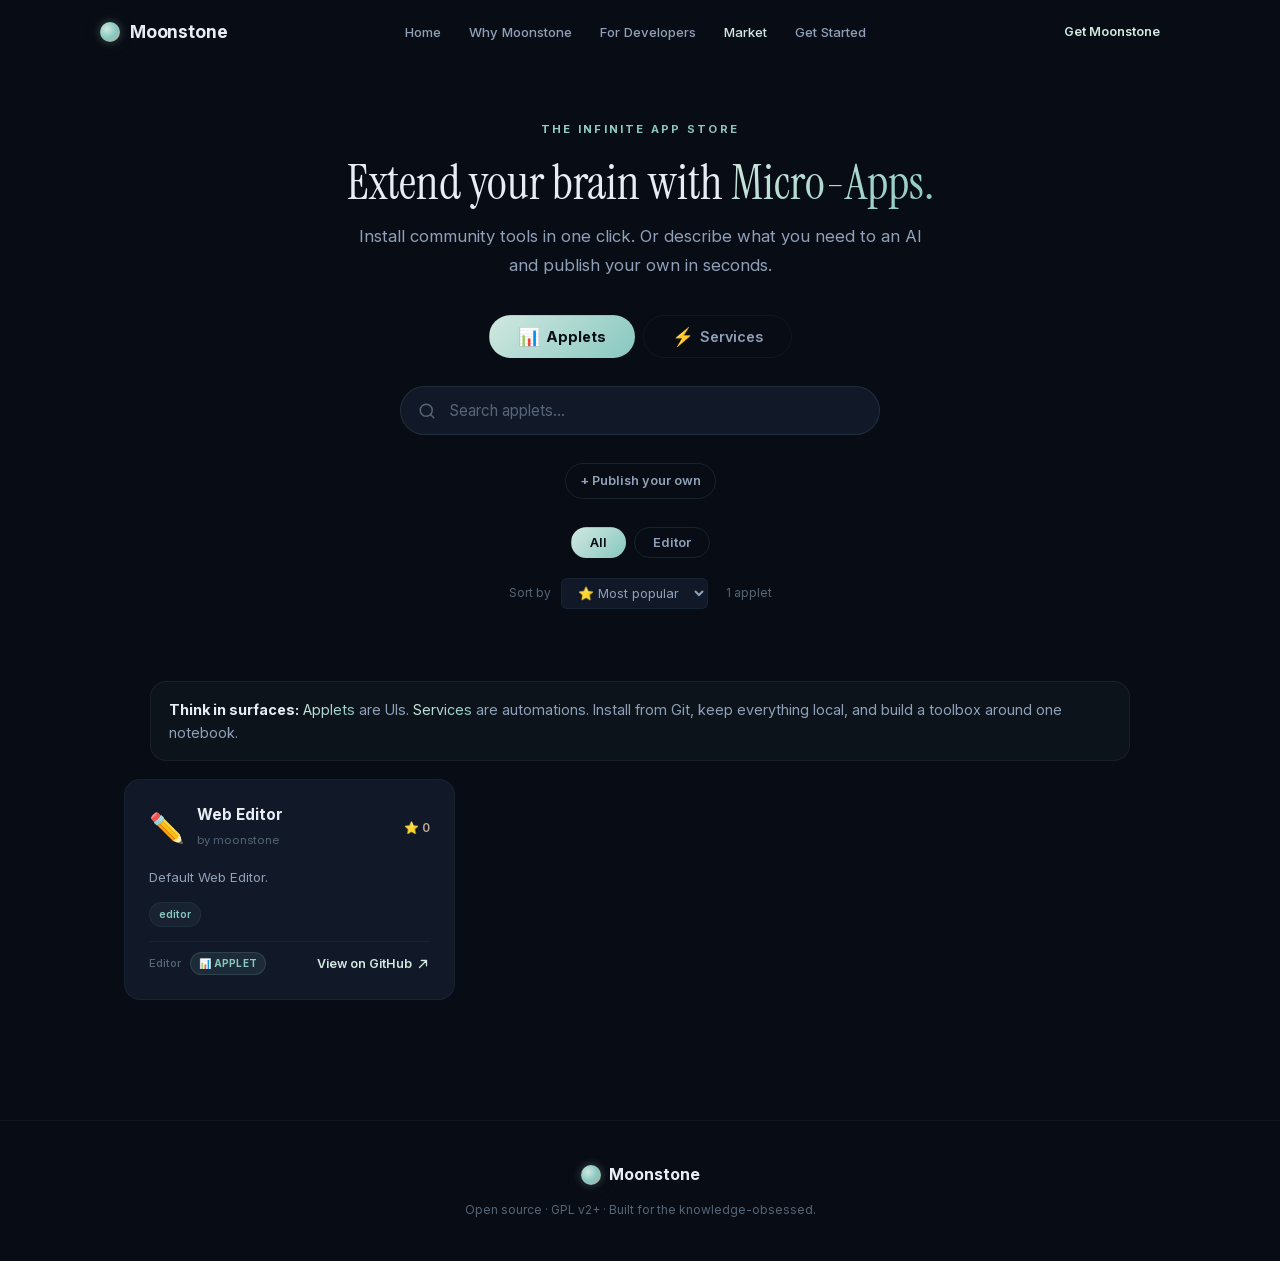
==== market.html @ bc4d9089 "landing page and app market" ====
<!DOCTYPE html>
<html lang="en">
<head>
  <meta charset="UTF-8">
  <meta name="viewport" content="width=device-width, initial-scale=1.0">
  <title>Moonstone Market — Applets & Services for your knowledge base</title>
  <meta name="description" content="Browse, discover and install community applets and services for Moonstone. Kanban boards, AI search, Telegram bots and more.">
  <link rel="stylesheet" href="css/style.css">
</head>
<body>

  <!-- NAV -->
  <nav class="nav scrolled" id="nav">
    <div class="nav-inner">
      <a href="index.html" class="nav-logo">
        <span class="moon-mark"></span>
        <span>Moonstone</span>
      </a>
      <ul class="nav-links" id="nav-links">
        <li><a href="index.html">Home</a></li>
        <li><a href="index.html#compare">Why Moonstone</a></li>
        <li><a href="index.html#build">For Developers</a></li>
        <li><a href="market.html" class="nav-active">Market</a></li>
        <li><a href="index.html#start">Get Started</a></li>
      </ul>
      <a href="https://github.com/moonstone-app/moonstone" class="nav-cta btn btn-nav">Get Moonstone</a>
      <button class="nav-toggle" id="nav-toggle" aria-label="Menu">
        <svg viewBox="0 0 24 24"><line x1="3" y1="6" x2="21" y2="6"/><line x1="3" y1="12" x2="21" y2="12"/><line x1="3" y1="18" x2="21" y2="18"/></svg>
      </button>
    </div>
  </nav>

  <!-- MARKET HERO -->
  <section class="mkt-hero">
    <div class="container">
      <p class="section-label">The Infinite App Store</p>
      <h1 class="section-title mkt-title">Extend your brain with <span class="shimmer-text">Micro-Apps.</span></h1>
      <p class="section-sub mkt-sub">Install community tools in one click. Or describe what you need to an AI and publish your own in seconds.</p>

      <!-- TYPE TABS: Applets / Services -->
      <div class="mkt-type-tabs" id="mkt-type-tabs">
        <button class="mkt-type-tab active" data-type="applet"><span class="mkt-type-icon">📊</span> Applets</button>
        <button class="mkt-type-tab" data-type="service"><span class="mkt-type-icon">⚡</span> Services</button>
      </div>

      <!-- SEARCH -->
      <div class="mkt-search-wrap">
        <svg class="mkt-search-icon" width="18" height="18" viewBox="0 0 24 24" fill="none" stroke="currentColor" stroke-width="2" stroke-linecap="round"><circle cx="11" cy="11" r="8"/><line x1="21" y1="21" x2="16.65" y2="16.65"/></svg>
        <input type="text" id="mkt-search" class="mkt-search" placeholder="Search applets..." autocomplete="off">
      </div>

      <!-- CALL TO ACTION -->
      <div style="text-align: center; margin-bottom: 28px;">
        <a href="https://github.com/orgs/moonstone-app/discussions/categories/applets-services" class="btn btn-ghost btn-nav" style="font-size: 0.8rem; padding: 6px 14px;">+ Publish your own</a>
      </div>

      <!-- CATEGORY FILTERS -->
      <div class="mkt-filters" id="mkt-filters">
        <button class="mkt-filter active" data-cat="all">All</button>
      </div>

      <!-- SORT -->
      <div class="mkt-sort-wrap">
        <label class="mkt-sort-label">Sort by</label>
        <select id="mkt-sort" class="mkt-sort">
          <option value="stars">⭐ Most popular</option>
          <option value="name">A → Z</option>
          <option value="name-desc">Z → A</option>
        </select>
        <span class="mkt-count" id="mkt-count"></span>
      </div>
    </div>
  </section>

  <!-- APPLET GRID -->
  <section class="mkt-grid-section">
    <div class="container">
      <div class="mkt-callout">
        <p><strong>Think in surfaces:</strong> <span class="shimmer-text">Applets</span> are UIs. <span class="shimmer-text">Services</span> are automations. Install from Git, keep everything local, and build a toolbox around one notebook.</p>
      </div>
      <div class="mkt-grid" id="mkt-grid"></div>
      <div class="mkt-empty" id="mkt-empty" style="display:none;">
        <span class="mkt-empty-icon">🔍</span>
        <h3>No applets found</h3>
        <p>Try a different search or category.</p>
      </div>
      <div class="mkt-pagination" id="mkt-pagination"></div>
    </div>
  </section>

  <!-- FOOTER -->
  <footer class="footer">
    <div class="container footer-inner">
      <div class="footer-brand"><span class="moon-mark"></span><span>Moonstone</span></div>
      <p class="footer-copy">Open source · GPL v2+ · Built for the knowledge-obsessed.</p>
    </div>
  </footer>

  <script src="js/main.js"></script>
  <script src="js/market.js"></script>
</body>
</html>
---- css/style.css ----
/* ============================
   MOONSTONE — Brand CSS
   Teal · Mint · Peach on Deep Navy
   ============================ */

@font-face {
  font-family: 'Inter';
  font-style: normal;
  font-weight: 100 900;
  font-display: swap;
  src: url('../fonts/inter-var.woff2') format('woff2');
}

@font-face {
  font-family: 'JetBrains Mono';
  font-style: normal;
  font-weight: 100 800;
  font-display: swap;
  src: url('../fonts/jetbrains-mono-var.woff2') format('woff2');
}

@font-face {
  font-family: 'Instrument Serif';
  font-style: normal;
  font-weight: 400;
  font-display: swap;
  src: url('../fonts/instrument-serif-regular.woff2') format('woff2');
}

@font-face {
  font-family: 'Instrument Serif';
  font-style: italic;
  font-weight: 400;
  font-display: swap;
  src: url('../fonts/instrument-serif-italic.woff2') format('woff2');
}

*, *::before, *::after { box-sizing: border-box; margin: 0; padding: 0; }

:root {
  --bg:         #080c14;
  --bg-raised:  #0c1120;
  --bg-card:    #111828;
  --surface:    #182030;
  --border:     rgba(136,200,192,.06);
  --border-lit: rgba(136,200,192,.12);

  --text:       #e8edf5;
  --text-dim:   #8fa0b8;
  --text-muted: #556678;

  --moon-silver: #88c8c0;
  --moon-ice:    #d0e8e0;
  --moon-gold:   #c0a898;
  --moon-warm:   #e0d0c8;
  --moon-glow:   #689088;

  --gradient:        linear-gradient(135deg, var(--moon-ice), var(--moon-silver), var(--moon-gold));
  --gradient-subtle: linear-gradient(135deg, rgba(136,200,192,.12), rgba(192,168,152,.08));

  --radius: 16px; --radius-sm: 10px; --radius-xs: 6px;
  --font:  'Inter', -apple-system, BlinkMacSystemFont, sans-serif;
  --serif: 'Instrument Serif', Georgia, serif;
  --mono:  'JetBrains Mono', 'Fira Code', monospace;
  --sans:  'Inter', -apple-system, BlinkMacSystemFont, sans-serif;
  --max-w: 1080px;
  --ease:  cubic-bezier(.4,0,.2,1);
}

html { scroll-behavior: smooth; }
body { font-family: var(--font); background: var(--bg); color: var(--text); line-height: 1.7; -webkit-font-smoothing: antialiased; overflow-x: hidden; }
.container { max-width: var(--max-w); margin: 0 auto; padding: 0 24px; }

a { color: var(--moon-ice); text-decoration: none; transition: color .3s var(--ease); }
a:visited { color: var(--moon-ice); }
a:hover { color: var(--moon-warm); }

code { font-family: var(--mono); font-size: .85em; background: rgba(136,200,192,.08); color: var(--moon-ice); padding: 2px 7px; border-radius: 4px; border: 1px solid rgba(136,200,192,.1); }

/* Shimmer text */
.shimmer-text {
  background: var(--gradient);
  background-size: 200% 200%;
  -webkit-background-clip: text; -webkit-text-fill-color: transparent;
  background-clip: text;
  animation: shimmer 6s ease-in-out infinite;
}
@keyframes shimmer { 0%,100% { background-position: 0% 50%; } 50% { background-position: 100% 50%; } }

/* Moon mark (logo) */
.moon-mark {
  display: inline-block; width: 20px; height: 20px; border-radius: 50%;
  background: radial-gradient(circle at 35% 35%, var(--moon-ice), var(--moon-silver) 50%, var(--moon-gold) 100%);
  box-shadow: 0 0 10px rgba(136,200,192,.3), 0 0 20px rgba(192,168,152,.1);
  flex-shrink: 0;
}

/* --- Sections --- */
section { padding: 120px 0; position: relative; }
.section-label { font-size: .7rem; font-weight: 700; letter-spacing: .2em; text-transform: uppercase; background: var(--gradient); -webkit-background-clip: text; -webkit-text-fill-color: transparent; background-clip: text; margin-bottom: 16px; }
.section-title { font-family: var(--serif); font-size: clamp(2rem,4vw,3rem); font-weight: 400; line-height: 1.15; margin-bottom: 20px; }
.section-sub { font-size: 1.05rem; color: var(--text-dim); max-width: 580px; line-height: 1.7; }
.section-header { text-align: center; margin-bottom: 64px; }
.section-header .section-sub { margin: 0 auto; }

/* --- Buttons --- */
.btn { display: inline-flex; align-items: center; gap: 8px; padding: 14px 28px; border-radius: 100px; font-size: .9rem; font-weight: 600; font-family: var(--font); cursor: pointer; border: none; transition: all .3s var(--ease); text-decoration: none; white-space: nowrap; }
.btn-primary { background: var(--gradient); background-size: 200% 200%; color: #080c14; animation: shimmer 5s ease-in-out infinite; }
.btn-primary:hover { transform: translateY(-2px); box-shadow: 0 8px 40px rgba(136,200,192,.2), 0 4px 20px rgba(192,168,152,.15); color: #080c14; }
.btn-ghost { background: transparent; color: var(--text-dim); border: 1px solid var(--border-lit); }
.btn-ghost:hover { border-color: var(--moon-silver); color: var(--text); transform: translateY(-2px); }
.btn-nav { padding: 8px 20px; font-size: .8rem; }
.btn-lg { padding: 16px 36px; font-size: 1rem; }

/* ============================
   NAV
   ============================ */
.nav { position: fixed; top: 0; left: 0; right: 0; z-index: 100; padding: 0 24px; transition: all .3s var(--ease); }
.nav.scrolled { background: rgba(8,12,20,.85); backdrop-filter: blur(20px); -webkit-backdrop-filter: blur(20px); border-bottom: 1px solid var(--border); }
.nav-inner { max-width: var(--max-w); margin: 0 auto; display: flex; align-items: center; justify-content: space-between; height: 64px; }
.nav-logo { display: flex; align-items: center; gap: 10px; font-size: 1.1rem; font-weight: 700; color: var(--text); text-decoration: none; letter-spacing: -.01em; }
.nav-logo:hover { color: var(--text); }
.nav-links { display: flex; align-items: center; gap: 28px; list-style: none; }
.nav-links a { font-size: .82rem; font-weight: 500; color: var(--text-dim); text-decoration: none; transition: color .3s; }
.nav-links a:hover { color: var(--text); }
.nav-toggle { display: none; background: none; border: none; color: var(--text); cursor: pointer; }
.nav-toggle svg { width: 22px; height: 22px; fill: none; stroke: currentColor; stroke-width: 2; }

/* ============================
   HERO
   ============================ */
.hero { min-height: 100vh; display: flex; align-items: center; padding: 100px 0 80px; position: relative; overflow: hidden; }
.hero-bg { position: absolute; inset: 0; pointer-events: none; }
.glow { position: absolute; border-radius: 50%; filter: blur(100px); opacity: .1; }
.glow--1 { width: 600px; height: 600px; background: var(--moon-ice); top: -200px; right: 10%; animation: drift1 14s ease-in-out infinite; }
.glow--2 { width: 500px; height: 500px; background: var(--moon-gold); bottom: -100px; left: 5%; animation: drift2 18s ease-in-out infinite; }
.glow--3 { width: 350px; height: 350px; background: var(--moon-silver); top: 40%; left: 50%; animation: drift3 10s ease-in-out infinite; }
@keyframes drift1 { 0%,100% { transform: translate(0,0); } 50% { transform: translate(-30px,25px); } }
@keyframes drift2 { 0%,100% { transform: translate(0,0); } 50% { transform: translate(40px,-30px); } }
@keyframes drift3 { 0%,100% { transform: translate(0,0) scale(1); } 50% { transform: translate(-20px,15px) scale(1.1); } }

.hero-inner { display: grid; grid-template-columns: 1.1fr .9fr; gap: 60px; align-items: center; position: relative; z-index: 1; }
.hero-eyebrow { font-size: .75rem; font-weight: 600; letter-spacing: .1em; color: var(--text-muted); text-transform: uppercase; margin-bottom: 24px; }
.hero h1 { font-family: var(--serif); font-size: clamp(2.5rem,5.5vw,4rem); font-weight: 400; line-height: 1.1; margin-bottom: 24px; }
.hero-sub { font-size: 1.1rem; color: var(--text-dim); max-width: 500px; margin-bottom: 40px; line-height: 1.75; }
.hero-sub em { color: var(--text); font-style: normal; font-weight: 600; }
.hero-actions { display: flex; gap: 16px; flex-wrap: wrap; }

/* Moonstone gem */
.hero-stone-wrap { display: flex; align-items: center; justify-content: center; }
.moonstone { position: relative; width: 260px; height: 260px; animation: stone-float 8s ease-in-out infinite; }
@keyframes stone-float { 0%,100% { transform: translateY(0); } 50% { transform: translateY(-12px); } }

.stone-core {
  position: absolute; inset: 28%; border-radius: 50%;
  background: radial-gradient(circle at 40% 35%, #e0f0ec, var(--moon-silver) 50%, var(--moon-gold) 100%);
  box-shadow: 0 0 60px rgba(136,200,192,.35), 0 0 120px rgba(192,168,152,.1), inset 0 0 30px rgba(255,255,255,.1);
}
.stone-sheen {
  position: absolute; inset: 28%; border-radius: 50%;
  background: linear-gradient(135deg, rgba(255,255,255,.25) 0%, transparent 50%, rgba(192,168,152,.1) 100%);
  animation: sheen-rotate 12s linear infinite;
}
@keyframes sheen-rotate { 0% { transform: rotate(0deg); } 100% { transform: rotate(360deg); } }

.stone-ring { position: absolute; border-radius: 50%; border: 1px solid; opacity: .2; }
.stone-ring--1 { inset: 0; border-color: var(--moon-ice); animation: ring-pulse 6s ease-in-out infinite; }
.stone-ring--2 { inset: 12%; border-color: var(--moon-silver); animation: ring-pulse 6s ease-in-out infinite 2s; }
.stone-ring--3 { inset: 6%; border-color: var(--moon-gold); border-radius: 50% 50% 50% 50% / 55% 45% 55% 45%; animation: ring-pulse 6s ease-in-out infinite 4s; }
@keyframes ring-pulse { 0%,100% { opacity: .1; transform: scale(1); } 50% { opacity: .4; transform: scale(1.04); } }

/* ============================
   RIBBON
   ============================ */
.ribbon { padding: 32px 0; border-top: 1px solid var(--border); border-bottom: 1px solid var(--border); background: var(--bg-raised); }
.ribbon-inner { display: flex; align-items: center; justify-content: center; gap: 40px; flex-wrap: wrap; }
.ribbon-stat { text-align: center; }
.ribbon-val { display: block; font-family: var(--serif); font-size: 2rem; background: var(--gradient); -webkit-background-clip: text; -webkit-text-fill-color: transparent; background-clip: text; line-height: 1; margin-bottom: 4px; }
.ribbon-label { font-size: .75rem; color: var(--text-muted); font-weight: 500; }
.ribbon-divider { width: 1px; height: 40px; background: var(--border-lit); }

/* ============================
   COMPARE
   ============================ */
.compare { background: var(--bg-raised); }
.compare-table { max-width: 800px; margin: 0 auto; border: 1px solid var(--border-lit); border-radius: var(--radius); overflow: hidden; }
.compare-row { display: grid; grid-template-columns: 1.6fr 1fr 1fr 1fr 1fr; border-bottom: 1px solid var(--border); }
.compare-table-5col .compare-row { grid-template-columns: 1.6fr 1fr 1fr 1fr 1fr 1fr; }
.compare-row:last-child { border-bottom: none; }
.compare-cell { padding: 14px 20px; font-size: .85rem; display: flex; align-items: center; justify-content: center; text-align: center; color: var(--text-dim); }
.compare-feature { justify-content: flex-start; color: var(--text); font-weight: 500; }
.compare-header .compare-cell { font-weight: 700; font-size: .8rem; text-transform: uppercase; letter-spacing: .08em; color: var(--text-dim); background: var(--surface); padding: 12px 20px; }
.compare-hl { background: rgba(136,200,192,.04); border-left: 1px solid rgba(136,200,192,.08); }
.compare-header .compare-hl { background: rgba(136,200,192,.08) !important; color: var(--moon-ice) !important; }
.ok { color: var(--moon-ice); font-weight: 700; }
.x { color: #c06060; opacity: .6; }
.mid { color: var(--moon-gold); font-size: .8rem; opacity: .8; }

/* ============================
   VIBE CODING
   ============================ */
.vibe { background: var(--bg); }
.vibe-cards { display: grid; grid-template-columns: repeat(3,1fr); gap: 24px; }
.vibe-card { background: var(--bg-card); border: 1px solid var(--border); border-radius: var(--radius); padding: 32px 28px; display: flex; flex-direction: column; gap: 24px; transition: all .3s var(--ease); position: relative; overflow: hidden; }
.vibe-card::before { content: ''; position: absolute; top: 0; left: 0; right: 0; height: 2px; background: var(--gradient); background-size: 200% 200%; opacity: 0; transition: opacity .3s; animation: shimmer 4s ease-in-out infinite; }
.vibe-card:hover { border-color: rgba(136,200,192,.12); transform: translateY(-4px); box-shadow: 0 16px 48px rgba(0,0,0,.3); }
.vibe-card:hover::before { opacity: 1; }
.vibe-prompt { display: flex; gap: 12px; align-items: flex-start; }
.vibe-avatar { flex-shrink: 0; width: 32px; height: 32px; border-radius: 50%; background: var(--gradient-subtle); border: 1px solid var(--border-lit); display: flex; align-items: center; justify-content: center; font-size: .65rem; font-weight: 700; color: var(--moon-ice); }
.vibe-prompt p { font-size: .85rem; color: var(--text-dim); font-style: italic; line-height: 1.6; }
.vibe-result { display: flex; gap: 14px; align-items: flex-start; padding: 16px; background: rgba(136,200,192,.04); border-radius: var(--radius-sm); border: 1px solid rgba(136,200,192,.06); }
.vibe-icon { font-size: 1.6rem; flex-shrink: 0; }
.vibe-result h4 { font-size: .9rem; font-weight: 700; margin-bottom: 4px; }
.vibe-result p { font-size: .8rem; color: var(--text-dim); line-height: 1.5; }
.vibe-cost { font-size: .7rem; font-family: var(--mono); color: var(--moon-gold); opacity: .7; text-align: right; margin-top: auto; }

/* ============================
   SHOWCASE (Apps & Services — browser mockup)
   ============================ */
.showcase { max-width: 960px; margin: 0 auto; }

.showcase-tabs { display: flex; gap: 4px; margin-bottom: 20px; justify-content: center; }
.showcase-tab {
  display: flex; align-items: center; gap: 8px; padding: 12px 24px;
  font-family: var(--font); font-size: .85rem; font-weight: 600;
  color: var(--text-dim); background: var(--bg-card); border: 1px solid var(--border);
  border-radius: 100px; cursor: pointer; transition: all .3s var(--ease);
}
.showcase-tab:hover { border-color: var(--border-lit); color: var(--text); }
.showcase-tab.active { background: rgba(136,200,192,.08); border-color: var(--moon-silver); color: var(--moon-ice); }
.showcase-tab-icon { font-size: 1.1rem; }

/* Browser chrome */
.browser-frame {
  border: 1px solid var(--border-lit); border-radius: var(--radius); overflow: hidden;
  box-shadow: 0 20px 60px rgba(0,0,0,.4), 0 0 0 1px rgba(136,200,192,.04);
}
.browser-chrome {
  display: flex; align-items: center; gap: 12px; padding: 10px 16px;
  background: var(--surface); border-bottom: 1px solid var(--border);
}
.browser-dots { display: flex; gap: 6px; }
.browser-dots span { width: 10px; height: 10px; border-radius: 50%; }
.browser-dots span:nth-child(1) { background: #ff5f57; }
.browser-dots span:nth-child(2) { background: #ffbd2e; }
.browser-dots span:nth-child(3) { background: #28c840; }
.browser-url {
  flex: 1; padding: 5px 14px; font-family: var(--mono); font-size: .72rem;
  color: var(--text-muted); background: var(--bg); border-radius: var(--radius-xs);
  border: 1px solid var(--border);
}

/* Viewport */
.browser-viewport {
  position: relative; background: var(--bg); min-height: 380px; overflow: hidden;
}
.fake-ui { display: none; position: absolute; inset: 0; animation: showcase-fade .5s var(--ease); }
.fake-ui.active { display: block; }
@keyframes showcase-fade { from { opacity: 0; } to { opacity: 1; } }

/* --- FAKE GRAPH --- */
.fake-graph { position: relative; width: 100%; height: 100%; }
.fake-node {
  position: absolute; transform: translate(-50%,-50%);
  padding: 6px 14px; border-radius: 100px; font-size: .7rem; font-weight: 600;
  background: var(--bg-card); border: 1px solid var(--border-lit); color: var(--text-dim);
  transition: all .3s; z-index: 1; white-space: nowrap;
}
.fake-node:hover { border-color: var(--moon-ice); color: var(--moon-ice); transform: translate(-50%,-50%) scale(1.1); }
.fn-hub { background: rgba(136,200,192,.12); border-color: var(--moon-silver); color: var(--moon-ice); font-size: .8rem; padding: 8px 18px; }
.fake-edges { position: absolute; inset: 0; width: 100%; height: 100%; z-index: 0; }
.fake-edges line { stroke: rgba(136,200,192,.12); stroke-width: .3; }

/* --- FAKE KANBAN --- */
.fake-kanban { display: grid; grid-template-columns: 1fr 1fr 1fr; gap: 12px; padding: 20px; height: 100%; align-content: start; }
.fk-col { display: flex; flex-direction: column; gap: 8px; }
.fk-head { font-size: .75rem; font-weight: 700; color: var(--text-dim); padding: 8px 12px; border-bottom: 1px solid var(--border); margin-bottom: 4px; }
.fk-card {
  padding: 10px 14px; font-size: .75rem; color: var(--text-dim); line-height: 1.5;
  background: var(--bg-card); border: 1px solid var(--border); border-radius: var(--radius-xs);
  transition: all .2s;
}
.fk-card:hover { border-color: var(--border-lit); transform: translateY(-2px); }
.fk-hl { border-left: 3px solid var(--moon-ice); color: var(--text); }
.fk-done { opacity: .5; text-decoration: line-through; }
.fk-dim { opacity: .6; }

/* --- FAKE EDITOR --- */
.fake-editor { display: grid; grid-template-columns: 160px 1fr; height: 100%; }
.fe-sidebar {
  padding: 16px 0; border-right: 1px solid var(--border); background: var(--bg-raised);
  display: flex; flex-direction: column; gap: 2px;
}
.fe-page {
  padding: 8px 16px; font-size: .72rem; color: var(--text-muted); cursor: default;
  border-left: 2px solid transparent; transition: all .2s;
}
.fe-page.active { color: var(--moon-ice); border-left-color: var(--moon-ice); background: rgba(136,200,192,.04); }
.fe-content { padding: 24px; display: flex; flex-direction: column; gap: 6px; }
.fe-line { font-size: .8rem; color: var(--text-dim); line-height: 1.7; font-family: var(--font); }
.fe-h1 { font-family: var(--serif); font-size: 1.3rem; color: var(--text); }
.fe-bold { font-weight: 700; color: var(--text); }
.fe-dim { opacity: .5; }
.fe-cursor { font-weight: 300; }
.fe-cursor-1 { color: #4fc3f7; animation: blink 1s step-end infinite; }
.fe-cursor-2 { color: #f48fb1; animation: blink 1s step-end infinite .5s; }
@keyframes blink { 50% { opacity: 0; } }

/* --- FAKE TELEGRAM --- */
.fake-tg { padding: 24px; height: 100%; display: flex; align-items: center; }
.ftg-chat { display: flex; flex-direction: column; gap: 12px; width: 100%; max-width: 560px; margin: 0 auto; }
.ftg-msg { display: flex; flex-direction: column; gap: 4px; }
.ftg-user { align-items: flex-end; }
.ftg-bot { align-items: flex-start; }
.ftg-bubble {
  max-width: 80%; padding: 10px 16px; border-radius: 14px; font-size: .78rem;
  line-height: 1.5; color: var(--text);
}
.ftg-user .ftg-bubble { background: rgba(136,200,192,.1); border-bottom-right-radius: 4px; }
.ftg-bot .ftg-bubble { background: rgba(192,168,152,.08); border: 1px solid rgba(192,168,152,.12); border-bottom-left-radius: 4px; }
.ftg-time { font-size: .6rem; color: var(--text-muted); font-family: var(--mono); }
.ftg-meta { font-size: .7rem; color: var(--moon-gold); opacity: .8; }

/* ---- Workspace (Tiling) ---- */
.fake-ws { display:flex; flex-direction:column; height:100%; background:var(--bg-deep,var(--bg)); }
.fws-toolbar { display:flex; justify-content:space-between; align-items:center; padding:6px 12px; background:rgba(255,255,255,.04); border-bottom:1px solid rgba(255,255,255,.08); gap:8px; flex-shrink:0; }
.fws-toolbar-left, .fws-toolbar-right { display:flex; align-items:center; gap:8px; }
.fws-preset-btn { font-size:.7rem; padding:3px 10px; border-radius:4px; background:rgba(136,200,192,.15); color:var(--moon-ice); cursor:default; white-space:nowrap; }
.fws-preset-btn.fws-dim { background:rgba(255,255,255,.06); color:rgba(255,255,255,.4); }
.fws-save-btn { font-size:.7rem; padding:3px 10px; border-radius:4px; background:rgba(255,255,255,.08); color:rgba(255,255,255,.5); cursor:default; }
.fws-status { font-size:.65rem; color:rgba(255,255,255,.35); }
.fws-tiles { flex:1; display:flex; flex-direction:column; padding:4px; gap:0; min-height:0; }
.fws-row { display:flex; gap:0; min-height:0; }
.fws-row-top { flex:1.2; }
.fws-row-bottom { flex:.8; }
.fws-splitter-v { width:3px; background:rgba(255,255,255,.1); cursor:col-resize; flex-shrink:0; border-radius:2px; margin:0 1px; }
.fws-splitter-h { height:3px; background:rgba(255,255,255,.1); cursor:row-resize; flex-shrink:0; border-radius:2px; margin:1px 0; }
.fws-panel { flex:1; display:flex; flex-direction:column; background:rgba(255,255,255,.03); border:1px solid rgba(255,255,255,.07); border-radius:4px; overflow:hidden; min-width:0; min-height:0; }
.fws-panel-full { width:100%; }
.fws-panel-hdr { display:flex; justify-content:space-between; align-items:center; padding:4px 8px; font-size:.65rem; color:rgba(255,255,255,.6); background:rgba(255,255,255,.04); border-bottom:1px solid rgba(255,255,255,.06); flex-shrink:0; }
.fws-panel-acts { color:rgba(255,255,255,.25); font-size:.6rem; letter-spacing:4px; }
.fws-panel-body { flex:1; position:relative; overflow:hidden; padding:6px; }
.fws-mini-graph { position:relative; }
.fws-dot { position:absolute; width:6px; height:6px; border-radius:50%; background:var(--moon-ice); opacity:.6; }
.fws-dot-hl { background:var(--moon-gold); opacity:1; width:8px; height:8px; box-shadow:0 0 6px var(--moon-gold); }
.fws-lines { position:absolute; inset:0; width:100%; height:100%; }
.fws-lines line { stroke:rgba(255,255,255,.12); stroke-width:.5; }
.fws-mini-kanban { display:flex; gap:4px; height:100%; }
.fws-mk-col { flex:1; display:flex; flex-direction:column; gap:3px; }
.fws-mk-h { font-size:.55rem; color:rgba(255,255,255,.35); text-align:center; margin-bottom:2px; }
.fws-mk-c { height:10px; border-radius:3px; background:rgba(255,255,255,.08); }
.fws-mk-c.fws-mk-hl { background:var(--moon-ice); opacity:.5; }
.fws-mk-c.fws-mk-done { background:rgba(255,255,255,.04); opacity:.5; }
.fws-mini-editor { font-size:.65rem; color:rgba(255,255,255,.5); line-height:1.6; }
.fws-me-h { color:var(--moon-ice); font-weight:600; font-size:.75rem; }
.fws-me-dim { opacity:.4; }
.fws-me-cursor { color:var(--moon-gold); animation:blink .8s step-end infinite; }

/* Info below browser */
.showcase-info-below { padding: 24px 0 0; text-align: center; }
.showcase-panel { display: none; flex-direction: column; gap: 12px; align-items: center; animation: showcase-fade .4s var(--ease); }
.showcase-panel.active { display: flex; }
.showcase-panel h3 {
  font-family: var(--serif); font-size: 1.3rem; font-weight: 400;
  background: var(--gradient); -webkit-background-clip: text; -webkit-text-fill-color: transparent; background-clip: text;
}
.showcase-panel p { font-size: .88rem; color: var(--text-dim); line-height: 1.7; max-width: 640px; }
.showcase-tools { display: flex; flex-wrap: wrap; gap: 8px; justify-content: center; }
.showcase-tool {
  display: inline-flex; align-items: center; gap: 4px; padding: 5px 12px;
  font-size: .72rem; font-weight: 600; background: rgba(136,200,192,.06);
  color: var(--moon-silver); border-radius: 100px; border: 1px solid rgba(136,200,192,.08);
}

@media (max-width: 640px) {
  .showcase-tabs { flex-wrap: wrap; gap: 6px; }
  .showcase-tab { flex: 1 1 45%; font-size: .78rem; padding: 10px 14px; justify-content: center; }
  .browser-viewport { min-height: 280px; }
  .fake-editor { grid-template-columns: 1fr; }
  .fe-sidebar { display: none; }
  .fake-kanban { grid-template-columns: 1fr; }
}

/* ============================
   DEVELOPER EXPERIENCE
   ============================ */
.dx { background: var(--bg-raised); }
.dx-grid { display: grid; grid-template-columns: repeat(3,1fr); gap: 20px; }
.dx-card { padding: 32px 28px; background: var(--bg-card); border: 1px solid var(--border); border-radius: var(--radius); transition: all .3s var(--ease); }
.dx-card:hover { border-color: var(--border-lit); transform: translateY(-3px); box-shadow: 0 12px 36px rgba(0,0,0,.2); }
.dx-icon { font-size: 1.8rem; margin-bottom: 16px; }
.dx-card h4 { font-size: .95rem; font-weight: 700; margin-bottom: 8px; }
.dx-card p { font-size: .85rem; color: var(--text-dim); line-height: 1.6; }

/* ============================
   ARCHITECTURE
   ============================ */
.arch { background: var(--bg); overflow: hidden; }
.arch-diagram { display: flex; align-items: center; justify-content: center; flex-wrap: wrap; }
.arch-node { display: flex; flex-direction: column; align-items: center; gap: 10px; padding: 28px; background: var(--bg-card); border: 1px solid var(--border-lit); border-radius: var(--radius); min-width: 140px; font-size: .85rem; font-weight: 600; }
.arch-emoji { font-size: 1.6rem; }
.arch-bridge { display: flex; align-items: center; padding: 0 8px; }
.arch-line { width: 48px; height: 2px; background: var(--gradient); background-size: 200% 200%; animation: shimmer 4s ease-in-out infinite; }
.arch-core { display: flex; align-items: center; gap: 8px; padding: 14px 24px; background: var(--surface); border: 1px solid var(--border-lit); border-radius: 100px; font-size: .85rem; font-weight: 700; white-space: nowrap; box-shadow: 0 0 40px rgba(136,200,192,.08); }
.arch-targets { display: flex; flex-direction: column; gap: 8px; }
.arch-target { display: flex; align-items: center; gap: 10px; padding: 12px 20px; background: var(--bg-card); border: 1px solid var(--border); border-radius: var(--radius-sm); font-size: .8rem; font-weight: 500; color: var(--text-dim); transition: all .3s var(--ease); }
.arch-target:hover { border-color: var(--border-lit); color: var(--text); transform: translateX(4px); }
.arch-target .arch-emoji { font-size: 1.1rem; }

/* ============================
   MOONSTONE MARKET
   ============================ */
.market { background: var(--bg-raised); }
.badge-soon { display: inline-block; padding: 4px 14px; border-radius: 100px; font-size: .65rem; font-weight: 700; letter-spacing: .1em; text-transform: uppercase; background: rgba(192,168,152,.12); color: var(--moon-gold); border: 1px solid rgba(192,168,152,.2); margin-bottom: 16px; }
.market-features { display: grid; grid-template-columns: repeat(2,1fr); gap: 20px; }
.market-card { padding: 32px; background: var(--bg-card); border: 1px solid var(--border); border-radius: var(--radius); transition: all .3s var(--ease); }
.market-card:hover { border-color: rgba(192,168,152,.15); transform: translateY(-3px); }
.market-icon { font-size: 1.8rem; margin-bottom: 16px; }
.market-card h4 { font-size: .95rem; font-weight: 700; margin-bottom: 8px; }
.market-card p { font-size: .85rem; color: var(--text-dim); line-height: 1.6; }

/* ============================
   USE CASES
   ============================ */
.usecases { background: var(--bg); }
.usecase-grid { display: grid; grid-template-columns: repeat(2,1fr); gap: 24px; }
.usecase-card { padding: 36px; background: var(--bg-card); border: 1px solid var(--border); border-radius: var(--radius); transition: all .3s var(--ease); }
.usecase-card:hover { border-color: var(--border-lit); transform: translateY(-3px); }
.usecase-emoji { font-size: 2.2rem; margin-bottom: 16px; }
.usecase-card h3 { font-family: var(--serif); font-size: 1.25rem; font-weight: 400; margin-bottom: 10px; }
.usecase-card p { font-size: .88rem; color: var(--text-dim); line-height: 1.65; }

/* ============================
   MANIFESTO
   ============================ */
.manifesto { background: var(--bg-raised); padding: 140px 0; }
.manifesto-inner { text-align: center; max-width: 640px; margin: 0 auto; }
.manifesto h2 { font-family: var(--serif); font-size: clamp(2rem,4.5vw,3.2rem); font-weight: 400; line-height: 1.2; margin-bottom: 32px; }
.manifesto p { font-size: 1.05rem; color: var(--text-dim); line-height: 1.8; margin-bottom: 16px; }
.manifesto p:last-child { margin-bottom: 0; }

/* ============================
   GET STARTED
   ============================ */
.start { background: var(--bg); }
.start-steps { max-width: 560px; margin: 0 auto 48px; display: flex; flex-direction: column; gap: 20px; }
.start-step { display: flex; gap: 20px; align-items: flex-start; padding: 24px 28px; background: var(--bg-card); border: 1px solid var(--border); border-radius: var(--radius); transition: border-color .3s; }
.start-step:hover { border-color: var(--border-lit); }
.start-num { width: 40px; height: 40px; border-radius: 50%; background: var(--gradient); background-size: 200% 200%; animation: shimmer 5s ease-in-out infinite; display: flex; align-items: center; justify-content: center; font-weight: 800; font-size: .9rem; color: var(--bg); flex-shrink: 0; }
.start-step h4 { font-size: .95rem; font-weight: 700; margin-bottom: 4px; }
.start-step p { font-size: .85rem; color: var(--text-dim); line-height: 1.5; }
.start-cta { text-align: center; display: flex; justify-content: center; gap: 16px; flex-wrap: wrap; }

/* ============================
   FOOTER
   ============================ */
.footer { padding: 40px 0; border-top: 1px solid var(--border); }
.footer-inner { display: flex; flex-direction: column; align-items: center; gap: 12px; text-align: center; }
.footer-brand { display: flex; align-items: center; gap: 8px; font-weight: 700; }
.footer-copy { font-size: .75rem; color: var(--text-muted); }

/* ============================
   SCROLL REVEAL
   ============================ */
.reveal { opacity: 0; transform: translateY(24px); transition: opacity .7s var(--ease), transform .7s var(--ease); }
.reveal.visible { opacity: 1; transform: translateY(0); }
.reveal-stagger > * { opacity: 0; transform: translateY(20px); transition: opacity .5s var(--ease), transform .5s var(--ease); }
.reveal-stagger.visible > *:nth-child(1) { transition-delay: 0s; }
.reveal-stagger.visible > *:nth-child(2) { transition-delay: .1s; }
.reveal-stagger.visible > *:nth-child(3) { transition-delay: .2s; }
.reveal-stagger.visible > *:nth-child(4) { transition-delay: .3s; }
.reveal-stagger.visible > *:nth-child(5) { transition-delay: .35s; }
.reveal-stagger.visible > *:nth-child(6) { transition-delay: .4s; }
.reveal-stagger.visible > * { opacity: 1; transform: translateY(0); }

/* ============================
   MARKET PAGE
   ============================ */
.nav-active { color: var(--moon-ice) !important; }

.mkt-hero { padding: 120px 0 40px; text-align: center; }
.mkt-title { margin-bottom: 12px; }
.mkt-sub { margin: 0 auto 36px; }

/* Search */
/* Type tabs (Applets / Services) */
.mkt-type-tabs {
  display: flex; gap: 8px; justify-content: center; margin-bottom: 28px;
}
.mkt-type-tab {
  display: inline-flex; align-items: center; gap: 6px;
  padding: 10px 28px;
  font-size: .9rem; font-weight: 600; font-family: var(--font);
  border: 1.5px solid var(--border);
  border-radius: 100px;
  background: transparent;
  color: var(--text-dim);
  cursor: pointer;
  transition: all .25s ease;
}
.mkt-type-tab:hover {
  border-color: var(--moon-silver);
  color: var(--text);
}
.mkt-type-tab.active {
  background: var(--gradient); background-size: 200% 200%;
  animation: shimmer 5s ease-in-out infinite;
  color: var(--bg);
  border-color: transparent;
  font-weight: 700;
}
.mkt-type-icon { font-size: 1.1rem; }

.mkt-search-wrap { position: relative; max-width: 480px; margin: 0 auto 28px; }
.mkt-search-icon { position: absolute; left: 18px; top: 50%; transform: translateY(-50%); color: var(--text-muted); pointer-events: none; }
.mkt-search {
  width: 100%; padding: 14px 20px 14px 48px; font-size: .95rem; font-family: var(--font);
  background: var(--bg-card); color: var(--text); border: 1px solid var(--border-lit);
  border-radius: 100px; outline: none; transition: all .3s var(--ease);
}
.mkt-search::placeholder { color: var(--text-muted); }
.mkt-search:focus { border-color: var(--moon-silver); box-shadow: 0 0 0 3px rgba(136,200,192,.1), 0 0 30px rgba(136,200,192,.06); }

/* Category filters */
.mkt-filters { display: flex; flex-wrap: wrap; gap: 8px; justify-content: center; margin-bottom: 20px; }
.mkt-filter {
  padding: 7px 18px; font-size: .8rem; font-weight: 600; font-family: var(--font);
  background: transparent; color: var(--text-dim); border: 1px solid var(--border-lit);
  border-radius: 100px; cursor: pointer; transition: all .25s var(--ease);
}
.mkt-filter:hover { border-color: var(--moon-silver); color: var(--text); }
.mkt-filter.active { background: var(--gradient); background-size: 200% 200%; animation: shimmer 5s ease-in-out infinite; color: var(--bg); border-color: transparent; }


/* Type badges on cards */
.mkt-type-badge {
  display: inline-flex; align-items: center; gap: 3px;
  padding: 2px 8px; border-radius: 100px;
  font-size: .62rem; font-weight: 700; letter-spacing: .03em; text-transform: uppercase;
  margin-left: 6px;
}
.mkt-badge-applet { background: rgba(136,200,192,.1); color: var(--moon-silver); border: 1px solid rgba(136,200,192,.15); }
.mkt-badge-service { background: rgba(208,168,88,.1); color: var(--moon-gold); border: 1px solid rgba(208,168,88,.15); }

/* Sort */
.mkt-sort-wrap { display: flex; align-items: center; justify-content: center; gap: 10px; margin-bottom: 8px; }
.mkt-sort-label { font-size: .75rem; color: var(--text-muted); }
.mkt-sort {
  padding: 6px 12px; font-size: .8rem; font-family: var(--font);
  background: var(--bg-card); color: var(--text-dim); border: 1px solid var(--border);
  border-radius: var(--radius-xs); outline: none; cursor: pointer;
}
.mkt-sort:focus { border-color: var(--moon-silver); }
.mkt-count { font-size: .75rem; color: var(--text-muted); margin-left: 8px; }

/* Grid */
.mkt-grid-section { padding: 24px 0 80px; }
.mkt-grid { display: grid; grid-template-columns: repeat(3,1fr); gap: 20px; }

/* Market callout */
.mkt-callout {
  margin: 0 auto 18px;
  max-width: 980px;
  padding: 16px 18px;
  background: rgba(136,200,192,.04);
  border: 1px solid rgba(136,200,192,.08);
  border-radius: var(--radius);
  color: var(--text-dim);
}
.mkt-callout p { font-size: .9rem; line-height: 1.6; }
.mkt-callout strong { color: var(--text); }

/* Card */
.mkt-card {
  display: flex; flex-direction: column; gap: 14px;
  padding: 24px; background: var(--bg-card); border: 1px solid var(--border);
  border-radius: var(--radius); transition: all .3s var(--ease);
  position: relative; overflow: hidden;
}
.mkt-card::before {
  content: ''; position: absolute; top: 0; left: 0; right: 0; height: 2px;
  background: var(--gradient); background-size: 200% 200%;
  opacity: 0; transition: opacity .3s; animation: shimmer 4s ease-in-out infinite;
}
.mkt-card:hover { border-color: rgba(136,200,192,.12); transform: translateY(-3px); box-shadow: 0 12px 40px rgba(0,0,0,.25); }
.mkt-card:hover::before { opacity: 1; }

.mkt-card-head { display: flex; align-items: center; gap: 12px; }
.mkt-card-icon { font-size: 1.8rem; flex-shrink: 0; }
.mkt-card-meta { flex: 1; min-width: 0; }
.mkt-card-name { font-size: .95rem; font-weight: 700; line-height: 1.3; white-space: nowrap; overflow: hidden; text-overflow: ellipsis; }
.mkt-card-author { font-size: .72rem; color: var(--text-muted); }
.mkt-card-stars { font-size: .75rem; color: var(--moon-gold); flex-shrink: 0; font-weight: 600; }

.mkt-card-desc { font-size: .83rem; color: var(--text-dim); line-height: 1.55; flex: 1; }

.mkt-card-tags { display: flex; flex-wrap: wrap; gap: 5px; }
.mkt-tag {
  font-size: .65rem; font-weight: 600; padding: 3px 9px;
  background: rgba(136,200,192,.06); color: var(--moon-silver);
  border-radius: 100px; border: 1px solid rgba(136,200,192,.08);
}

.mkt-card-footer { display: flex; align-items: center; justify-content: space-between; padding-top: 10px; border-top: 1px solid var(--border); }
.mkt-card-cat { font-size: .7rem; color: var(--text-muted); font-weight: 500; }
.mkt-card-link {
  display: inline-flex; align-items: center; gap: 4px;
  font-size: .78rem; font-weight: 600; color: var(--moon-ice);
  text-decoration: none; transition: color .2s;
}
.mkt-card-link:hover { color: var(--text); }

/* Empty state */
.mkt-empty {
  flex-direction: column; align-items: center; justify-content: center;
  padding: 80px 20px; text-align: center; color: var(--text-dim);
}
.mkt-empty-icon { font-size: 3rem; margin-bottom: 16px; }
.mkt-empty h3 { font-size: 1.1rem; margin-bottom: 8px; color: var(--text); }
.mkt-empty p { font-size: .9rem; }

/* Pagination */
.mkt-pagination { display: flex; align-items: center; justify-content: center; gap: 6px; margin-top: 40px; }
.mkt-page-btn {
  padding: 8px 14px; font-size: .8rem; font-weight: 600; font-family: var(--font);
  background: var(--bg-card); color: var(--text-dim); border: 1px solid var(--border);
  border-radius: var(--radius-xs); cursor: pointer; transition: all .2s var(--ease);
}
.mkt-page-btn:hover:not(.disabled):not(.active) { border-color: var(--moon-silver); color: var(--text); }
.mkt-page-btn.active { background: var(--gradient); background-size: 200% 200%; animation: shimmer 5s ease-in-out infinite; color: var(--bg); border-color: transparent; }
.mkt-page-btn.disabled { opacity: .3; cursor: default; }
.mkt-page-dots { font-size: .8rem; color: var(--text-muted); padding: 0 4px; }

/* ============================
   PAIN POINTS
   ============================ */
.pain { background: var(--bg); }
.pain-grid { display: grid; grid-template-columns: repeat(3, 1fr); gap: 24px; }
.pain-card {
  padding: 32px 28px; background: var(--bg-card); border: 1px solid var(--border);
  border-radius: var(--radius); transition: all .3s var(--ease);
  display: flex; flex-direction: column; gap: 16px;
  position: relative; overflow: hidden;
}
.pain-card::before {
  content: ''; position: absolute; top: 0; left: 0; right: 0; height: 2px;
  background: linear-gradient(135deg, #c06060, var(--moon-gold));
  opacity: 0; transition: opacity .3s;
}
.pain-card:hover { border-color: rgba(192,96,96,.15); transform: translateY(-4px); box-shadow: 0 16px 48px rgba(0,0,0,.3); }
.pain-card:hover::before { opacity: 1; }
.pain-icon { font-size: 2rem; }
.pain-card h3 { font-family: var(--serif); font-size: 1.15rem; font-weight: 400; }
.pain-problem { font-size: .88rem; color: var(--text-dim); line-height: 1.65; }
.pain-problem em { color: #e07070; font-style: normal; font-weight: 600; }
.pain-solve {
  display: flex; gap: 12px; padding: 16px; margin-top: auto;
  background: rgba(136,200,192,.04); border-radius: var(--radius-sm);
  border: 1px solid rgba(136,200,192,.06);
}
.pain-arrow { color: var(--moon-ice); font-size: 1.1rem; flex-shrink: 0; font-weight: 700; line-height: 1.5; }
.pain-solve p { font-size: .83rem; color: var(--text-dim); line-height: 1.6; }
.pain-solve strong { color: var(--moon-ice); }

/* ============================
   API FIRST
   ============================ */
.api { background: var(--bg-raised); }
.api-grid { display: grid; grid-template-columns: repeat(3, 1fr); gap: 20px; }
.api-card {
  padding: 32px 28px;
  background: var(--bg-card);
  border: 1px solid var(--border);
  border-radius: var(--radius);
  transition: all .3s var(--ease);
  display: flex;
  flex-direction: column;
  gap: 14px;
}
.api-card:hover { border-color: var(--border-lit); transform: translateY(-3px); box-shadow: 0 12px 36px rgba(0,0,0,.2); }
.api-card h3 { font-family: var(--serif); font-size: 1.25rem; font-weight: 400; line-height: 1.25; }
.api-sub { color: var(--text-dim); font-size: .9rem; line-height: 1.6; }

.code-card {
  background: rgba(136,200,192,.04);
  max-width: 100%;
  overflow: hidden;
  border: 1px solid rgba(136,200,192,.08);
  border-radius: var(--radius-sm);
  overflow: hidden;
}
.code-head {
  display: flex;
  align-items: center;
  justify-content: space-between;
  gap: 12px;
  padding: 10px 12px;
  border-bottom: 1px solid rgba(136,200,192,.08);
  background: rgba(24,32,48,.6);
}
.code-title { font-family: var(--mono); font-size: .72rem; color: var(--text-dim); }
.code-copy {
  padding: 6px 10px;
  border-radius: 10px;
  border: 1px solid rgba(136,200,192,.12);
  background: transparent;
  color: var(--text-dim);
  font-size: .75rem;
  font-weight: 700;
  cursor: pointer;
  transition: all .2s var(--ease);
}
.code-copy:hover { border-color: var(--moon-silver); color: var(--text); }
.code-copy.copied { border-color: rgba(192,168,152,.35); color: var(--moon-gold); }

.code { padding: 12px; overflow: auto; }
.code code { display: block; white-space: pre-wrap; word-break: break-all; background: transparent; border: none; padding: 0; }

.api-bottom { text-align: center; margin-top: 40px; }
.api-note { font-size: .95rem; color: var(--text-muted); max-width: 760px; margin: 0 auto; line-height: 1.7; }

/* ============================
   PERSONAS
   ============================ */
.personas { background: var(--bg-raised); }
.persona-grid { display: grid; grid-template-columns: repeat(2, 1fr); gap: 24px; }
.persona-card {
  padding: 32px; background: var(--bg-card); border: 1px solid var(--border);
  border-radius: var(--radius); transition: all .3s var(--ease);
  display: flex; flex-direction: column; gap: 14px;
}
.persona-card:hover { border-color: var(--border-lit); transform: translateY(-3px); box-shadow: 0 12px 36px rgba(0,0,0,.2); }
.persona-emoji { font-size: 2rem; }
.persona-card h3 { font-family: var(--serif); font-size: 1.2rem; font-weight: 400; }
.persona-before { font-size: .85rem; color: var(--text-dim); line-height: 1.6; font-style: italic; padding: 12px 16px; background: rgba(192,96,96,.04); border-left: 2px solid rgba(192,96,96,.2); border-radius: 0 var(--radius-xs) var(--radius-xs) 0; }
.persona-before strong { color: #e07070; font-style: normal; }
.persona-after { font-size: .85rem; color: var(--text-dim); line-height: 1.6; padding: 12px 16px; background: rgba(136,200,192,.04); border-left: 2px solid rgba(136,200,192,.2); border-radius: 0 var(--radius-xs) var(--radius-xs) 0; }
.persona-after strong { color: var(--moon-ice); }

/* ============================
   SECURITY
   ============================ */
.security { background: var(--bg); }
.security-grid { display: grid; grid-template-columns: repeat(3, 1fr); gap: 20px; }
.security-item {
  padding: 28px 24px; background: var(--bg-card); border: 1px solid var(--border);
  border-radius: var(--radius); transition: all .3s var(--ease);
}
.security-item:hover { border-color: var(--border-lit); transform: translateY(-3px); }
.security-icon { font-size: 1.6rem; margin-bottom: 14px; }
.security-item h4 { font-size: .9rem; font-weight: 700; margin-bottom: 8px; }
.security-item p { font-size: .83rem; color: var(--text-dim); line-height: 1.6; }

/* ============================
   FAQ
   ============================ */
.faq { background: var(--bg-raised); }
.faq-list { max-width: 700px; margin: 0 auto; display: flex; flex-direction: column; gap: 8px; }
.faq-item { border: 1px solid var(--border); border-radius: var(--radius-sm); overflow: hidden; transition: border-color .3s; }
.faq-item:hover { border-color: var(--border-lit); }
.faq-q {
  width: 100%; padding: 20px 24px; display: flex; align-items: center; justify-content: space-between;
  background: var(--bg-card); color: var(--text); font-size: .95rem; font-weight: 600;
  font-family: var(--font); border: none; cursor: pointer; text-align: left; transition: background .3s;
}
.faq-q::after { content: '+'; font-size: 1.4rem; color: var(--moon-ice); flex-shrink: 0; margin-left: 16px; transition: transform .3s var(--ease); }
.faq-q[aria-expanded="true"]::after { content: '−'; }
.faq-q:hover { background: var(--surface); }
.faq-a { max-height: 0; overflow: hidden; transition: max-height .4s var(--ease), padding .4s var(--ease); }
.faq-a p { padding: 0 24px 20px; font-size: .88rem; color: var(--text-dim); line-height: 1.7; }
.faq-item.open .faq-a { max-height: 300px; }
.faq-item.open .faq-a p { padding-top: 0; }

/* ============================
   VIBE BOTTOM NOTE
   ============================ */
.vibe-bottom { text-align: center; margin-top: 40px; }
.vibe-note { font-size: .9rem; color: var(--text-muted); max-width: 600px; margin: 0 auto; line-height: 1.7; }

/* ============================
   MANIFESTO TAGLINE
   ============================ */
.manifesto-tagline { color: var(--text) !important; font-weight: 600; font-size: 1.15rem !important; margin-top: 16px !important; }

/* ============================
   BADGES
   ============================ */
.badge-shipped {
  display: inline-block; padding: 2px 10px; border-radius: 100px;
  font-size: .6rem; font-weight: 700; letter-spacing: .08em; text-transform: uppercase;
  background: rgba(136,200,192,.1); color: var(--moon-ice); border: 1px solid rgba(136,200,192,.15);
  vertical-align: middle; margin-left: 6px;
}

/* ============================
   RESPONSIVE
   ============================ */
@media (max-width: 900px) {
  .hero-inner { grid-template-columns: 1fr; gap: 48px; text-align: center; }
  .hero-content { margin: 0 auto; }
  .hero { min-height: auto; padding: 120px 0 60px; }
  .hero-stone-wrap { order: -1; max-width: 100%; overflow: hidden; }
  .moonstone { width: 180px; height: 180px; }
  .pain-grid, .api-grid, .vibe-cards, .persona-grid, .usecase-grid { grid-template-columns: 1fr; }
  .dx-grid, .security-grid { grid-template-columns: 1fr 1fr; }
  
  .compare-row { grid-template-columns: 1.2fr .8fr .8fr .8fr .8fr; }
  .compare-table-5col .compare-row { grid-template-columns: 1.2fr .7fr .7fr .7fr .7fr .7fr; }
  .compare-table-5col { max-width: 100%; overflow-x: auto; display: block; }
  .compare-table-5col .compare-row { min-width: 600px; }
  
  .arch-diagram { flex-direction: column; gap: 16px; }
  .arch-bridge { flex-direction: column; padding: 0; }
  .arch-line { width: 2px; height: 32px; }
  .arch-targets { width: 100%; }
  .arch-target { justify-content: center; }
  .ribbon-divider { display: none; }
  .mkt-grid { grid-template-columns: repeat(2,1fr); }

  .security-visual { flex-direction: column; text-align: center; }
  .sec-box { text-align: center !important; width: 100% !important; }
}

@media (max-width: 640px) {
  section { padding: 80px 0; overflow: hidden; }
  .nav-links { display: none; position: fixed; top: 64px; left: 0; right: 0; background: rgba(8,12,20,.97); backdrop-filter: blur(20px); flex-direction: column; padding: 24px; gap: 20px; border-bottom: 1px solid var(--border); }
  .nav-links.open { display: flex; }
  .nav-toggle { display: block; }
  .nav-cta { display: none; }
  .hero h1 { font-size: 2rem; }
  .hero-actions { flex-direction: column; }
  .hero-actions .btn { width: 100%; justify-content: center; }
  .dx-grid, .security-grid, .market-features { grid-template-columns: 1fr; }
  .compare-feature { font-size: .75rem; }
  .compare-cell { padding: 8px 8px; font-size: .7rem; }
  .manifesto { padding: 80px 0; }
  .mkt-grid { grid-template-columns: 1fr; }
  .mkt-hero { padding: 100px 0 24px; }
  .api-switcher-tabs { flex-direction: column; }
  .switcher-tab { border-right: none; border-bottom: 1px solid var(--border); }
  .workspace-visual > div:nth-child(2) { flex-direction: column; height: auto !important; }
  .workspace-visual > div:nth-child(2) > div { border-right: none !important; border-bottom: 2px solid #ddd; }
}

/* ============================
   NEW WEDGE VISUALS
   ============================ */

/* DEMO SPLIT (WEDGE 4) */
.demo-split { background: var(--bg); padding: 80px 0; }
.demo-split-grid { display: grid; grid-template-columns: 1fr 1fr; gap: 48px; align-items: center; }
.demo-bullets { list-style: none; margin-top: 24px; display: flex; flex-direction: column; gap: 12px; }
.demo-bullets li { display: flex; align-items: center; gap: 12px; font-weight: 500; }
.demo-split-visual { position: relative; height: 380px; }
.demo-window { position: absolute; border-radius: 8px; border: 1px solid var(--border-lit); overflow: hidden; background: var(--bg-card); box-shadow: 0 20px 40px rgba(0,0,0,0.4); display: flex; flex-direction: column; transition: all 0.3s ease; }
.demo-window-hdr { display: flex; align-items: center; padding: 10px 14px; background: rgba(0,0,0,0.2); border-bottom: 1px solid var(--border); font-family: var(--mono); font-size: 0.75rem; color: var(--text-muted); gap: 12px; }
.demo-dots { display: flex; gap: 6px; }
.demo-dots span { width: 10px; height: 10px; border-radius: 50%; background: var(--border-lit); }
.demo-dots span:nth-child(1) { background: #ff5f56; }
.demo-dots span:nth-child(2) { background: #ffbd2e; }
.demo-dots span:nth-child(3) { background: #27c93f; }
.demo-window-body { padding: 16px; flex-grow: 1; font-family: var(--mono); font-size: 0.8rem; line-height: 1.5; }
.demo-term { width: 340px; height: 220px; top: 0; left: 0; z-index: 2; background: #111; }
.demo-browser { width: 360px; height: 260px; bottom: 0; right: 0; z-index: 1; }
.demo-browser .demo-window-body { font-family: var(--sans); background: #fff; color: #111; }
.demo-browser h1 { font-size: 1.2rem; font-weight: 700; margin-bottom: 12px; font-family: var(--serif); }
.demo-browser ul { padding-left: 20px; margin-top: 8px; }
.demo-browser li { margin-bottom: 6px; }

.cmd-prompt { color: var(--moon-gold); }
.cmd-text { color: #a9b7c6; }
.cmd-status { color: var(--moon-ice); opacity: 0.7; margin-top: 16px; font-size: 0.7rem; }
.cursor { display: inline-block; width: 8px; background: #fff; animation: blink 1s step-end infinite; }
@keyframes blink { 0%, 100% { opacity: 1; } 50% { opacity: 0; } }

/* CSS Animations for Terminal -> Browser Sync */
.type-anim { overflow: hidden; white-space: nowrap; animation: typing 4s steps(20, end) infinite; display: inline-block; vertical-align: bottom; }
@keyframes typing { 0%, 20% { width: 0; } 60%, 100% { width: 100%; } }
.new-item-anim { opacity: 0; animation: appear 4s infinite; }
@keyframes appear { 0%, 65% { opacity: 0; transform: translateY(10px); } 75%, 100% { opacity: 1; transform: translateY(0); } }

/* FORMAT SWITCHER (WEDGE 1) */
.format-switcher-sec { padding: 80px 0; background: var(--bg-card); border-top: 1px solid var(--border); border-bottom: 1px solid var(--border); }
.api-switcher { max-width: 900px; margin: 40px auto 0; background: rgba(0,0,0,0.2); border: 1px solid var(--border-lit); border-radius: var(--radius); overflow: hidden; }
.api-switcher-tabs { display: flex; border-bottom: 1px solid var(--border); }
.switcher-tab { flex: 1; padding: 16px; background: none; border: none; color: var(--text-muted); font-family: var(--mono); font-size: 0.9rem; font-weight: 600; cursor: pointer; transition: all 0.2s; border-right: 1px solid var(--border); }
.switcher-tab:last-child { border-right: none; }
.switcher-tab.active { color: var(--moon-ice); background: rgba(136,200,192,0.1); }
.api-switcher-content { display: flex; align-items: stretch; padding: 24px; gap: 24px; }
.api-switcher-file, .api-switcher-json { flex: 1; background: var(--bg); border: 1px solid var(--border); border-radius: 6px; padding: 16px; overflow: hidden; }
.api-hdr { font-size: 0.7rem; text-transform: uppercase; letter-spacing: 1px; color: var(--text-dim); margin-bottom: 12px; font-family: var(--sans); }
.api-code { font-family: var(--mono); font-size: 0.8rem; color: #d4d4d4; line-height: 1.5; margin: 0; }
.api-switcher-arrow { display: flex; flex-direction: column; align-items: center; justify-content: center; width: 140px; font-family: var(--mono); font-size: 0.7rem; color: var(--moon-gold); text-align: center; gap: 8px; }
.arrow-path { width: 100%; height: 2px; background: rgba(230,190,138,0.2); position: relative; overflow: hidden; }
.arrow-dot { width: 30px; height: 100%; background: var(--moon-gold); position: absolute; left: 0; top: 0; animation: slide-right 2s linear infinite; box-shadow: 0 0 10px var(--moon-gold); }
@keyframes slide-right { 0% { left: -30px; } 100% { left: 100%; } }

/* ZERO BUILD (WEDGE 3) */
.zero-build-sec { padding: 80px 0; background: var(--bg); }
.zero-grid { display: grid; grid-template-columns: 1fr 1.2fr; gap: 48px; align-items: center; }
.zero-anim { display: flex; align-items: center; gap: 24px; padding: 32px; background: var(--bg-card); border: 1px solid var(--border-lit); border-radius: var(--radius); }
.zero-folder { display: flex; flex-direction: column; gap: 8px; font-family: var(--mono); font-size: 0.85rem; }
.folder-icon { color: var(--moon-gold); font-weight: bold; margin-bottom: 4px; }
.folder-file { color: var(--text); padding-left: 20px; }
.zero-arrow { font-size: 2rem; color: var(--text-muted); animation: pulse-arrow 2s infinite; }
@keyframes pulse-arrow { 0%, 100% { transform: scale(1); opacity: 0.5; } 50% { transform: scale(1.2); opacity: 1; color: var(--moon-ice); } }
.zero-browser { flex-grow: 1; border: 1px solid var(--border); border-radius: 6px; overflow: hidden; background: #fff; }
.browser-hdr { background: #f0f0f0; padding: 6px 12px; font-family: var(--mono); font-size: 0.6rem; color: #666; border-bottom: 1px solid #ddd; }
.browser-ui { padding: 12px; }
.kanban-mock { display: flex; gap: 8px; }
.k-col { flex: 1; background: #f4f5f7; border-radius: 4px; padding: 8px; display: flex; flex-direction: column; gap: 8px; min-height: 100px; }
.k-c { height: 24px; background: #fff; border-radius: 3px; border: 1px solid #ddd; box-shadow: 0 1px 2px rgba(0,0,0,0.05); }
.k-hl { border-left: 3px solid var(--moon-ice); }
.k-dim { opacity: 0.5; }

/* MAKER LOG (WEDGE 6) */
.maker { padding: 100px 0 60px; }
.maker-card { background: var(--bg-card); border: 1px solid var(--border-lit); border-radius: var(--radius); overflow: hidden; position: relative; }
.maker-card::before { content: ''; position: absolute; top: 0; left: 0; right: 0; height: 3px; background: var(--gradient); }
.maker-grid { display: grid; grid-template-columns: 1fr 1fr; }
.maker-info { padding: 48px; display: flex; flex-direction: column; justify-content: center; }
.maker-badge { display: inline-block; margin-bottom: 16px; background: rgba(230,190,138,0.1); color: var(--moon-gold); border-color: rgba(230,190,138,0.3); }
.maker-actions { display: flex; gap: 16px; margin-top: 32px; flex-wrap: wrap; }
.maker-actions .btn { display: flex; align-items: center; gap: 8px; }
.maker-visual { background: rgba(0,0,0,0.2); border-left: 1px solid var(--border); padding: 48px; display: flex; flex-direction: column; justify-content: center; }
.maker-chart { position: relative; height: 180px; margin-bottom: 20px; }
.m-line { width: 100%; height: 100%; }
.m-point { position: absolute; width: 12px; height: 12px; background: var(--bg); border: 2px solid var(--text-muted); border-radius: 50%; transform: translate(-50%, 50%); transition: all 0.3s; z-index: 2; }
.m-point.hl { border-color: var(--moon-gold); background: var(--moon-gold); box-shadow: 0 0 16px rgba(230,190,138,0.4); }
.maker-chart:hover .m-point { border-color: var(--moon-ice); }
.maker-chart:hover .m-point.hl { border-color: var(--moon-gold); }
.maker-stats { display: flex; justify-content: space-between; border-top: 1px solid var(--border); padding-top: 16px; }
.m-stat { display: flex; flex-direction: column; gap: 4px; }
.m-stat span { font-family: var(--mono); font-size: 0.9rem; font-weight: bold; color: var(--text); }
.m-stat small { font-size: 0.75rem; color: var(--text-dim); }

@media (max-width: 900px) {
  .demo-split-grid, .zero-grid, .maker-grid { grid-template-columns: 1fr; }
  .demo-split-visual { height: 420px; margin-top: 32px; }
  .demo-term { width: 90%; }
  .demo-browser { width: 90%; right: 0; bottom: 0; }
  .maker-visual { border-left: none; border-top: 1px solid var(--border); }
  
  .api-switcher-content { flex-direction: column; }
  .api-switcher-arrow { width: 100%; height: 60px; flex-direction: row; }
  .arrow-path { width: 2px; height: 100%; }
  .arrow-dot { width: 100%; height: 30px; left: 0 !important; top: -30px; animation: slide-down 2s linear infinite; }
  @keyframes slide-down { 0% { top: -30px; } 100% { top: 100%; } }
}


/* ============================
   NEW WEDGE VISUALS
   ============================ */

/* DEMO SPLIT (WEDGE 4) */
.demo-split { background: var(--bg); padding: 80px 0; }
.demo-split-grid { display: grid; grid-template-columns: 1fr 1fr; gap: 48px; align-items: center; }
.demo-bullets { list-style: none; margin-top: 24px; display: flex; flex-direction: column; gap: 12px; }
.demo-bullets li { display: flex; align-items: center; gap: 12px; font-weight: 500; }
.demo-split-visual { position: relative; height: 380px; }
.demo-window { position: absolute; border-radius: 8px; border: 1px solid var(--border-lit); overflow: hidden; background: var(--bg-card); box-shadow: 0 20px 40px rgba(0,0,0,0.4); display: flex; flex-direction: column; transition: all 0.3s ease; }
.demo-window-hdr { display: flex; align-items: center; padding: 10px 14px; background: rgba(0,0,0,0.2); border-bottom: 1px solid var(--border); font-family: var(--mono); font-size: 0.75rem; color: var(--text-muted); gap: 12px; }
.demo-dots { display: flex; gap: 6px; }
.demo-dots span { width: 10px; height: 10px; border-radius: 50%; background: var(--border-lit); }
.demo-dots span:nth-child(1) { background: #ff5f56; }
.demo-dots span:nth-child(2) { background: #ffbd2e; }
.demo-dots span:nth-child(3) { background: #27c93f; }
.demo-window-body { padding: 16px; flex-grow: 1; font-family: var(--mono); font-size: 0.8rem; line-height: 1.5; }
.demo-term { width: 340px; height: 220px; top: 0; left: 0; z-index: 2; background: #111; }
.demo-browser { width: 360px; height: 260px; bottom: 0; right: 0; z-index: 1; }
.demo-browser .demo-window-body { font-family: var(--sans); background: #fff; color: #111; }
.demo-browser h1 { font-size: 1.2rem; font-weight: 700; margin-bottom: 12px; font-family: var(--serif); }
.demo-browser ul { padding-left: 20px; margin-top: 8px; }
.demo-browser li { margin-bottom: 6px; }

.cmd-prompt { color: var(--moon-gold); }
.cmd-text { color: #a9b7c6; }
.cmd-status { color: var(--moon-ice); opacity: 0.7; margin-top: 16px; font-size: 0.7rem; }
.cursor { display: inline-block; width: 8px; background: #fff; animation: blink 1s step-end infinite; }
@keyframes blink { 0%, 100% { opacity: 1; } 50% { opacity: 0; } }

/* CSS Animations for Terminal -> Browser Sync */
.type-anim { overflow: hidden; white-space: nowrap; animation: typing 4s steps(20, end) infinite; display: inline-block; vertical-align: bottom; }
@keyframes typing { 0%, 20% { width: 0; } 60%, 100% { width: 100%; } }
.new-item-anim { opacity: 0; animation: appear 4s infinite; }
@keyframes appear { 0%, 65% { opacity: 0; transform: translateY(10px); } 75%, 100% { opacity: 1; transform: translateY(0); } }

/* FORMAT SWITCHER (WEDGE 1) */
.format-switcher-sec { padding: 80px 0; background: var(--bg-card); border-top: 1px solid var(--border); border-bottom: 1px solid var(--border); }
.api-switcher { max-width: 900px; margin: 40px auto 0; background: rgba(0,0,0,0.2); border: 1px solid var(--border-lit); border-radius: var(--radius); overflow: hidden; }
.api-switcher-tabs { display: flex; border-bottom: 1px solid var(--border); }
.switcher-tab { flex: 1; padding: 16px; background: none; border: none; color: var(--text-muted); font-family: var(--mono); font-size: 0.9rem; font-weight: 600; cursor: pointer; transition: all 0.2s; border-right: 1px solid var(--border); }
.switcher-tab:last-child { border-right: none; }
.switcher-tab.active { color: var(--moon-ice); background: rgba(136,200,192,0.1); }
.api-switcher-content { display: flex; align-items: stretch; padding: 24px; gap: 24px; }
.api-switcher-file, .api-switcher-json { flex: 1; background: var(--bg); border: 1px solid var(--border); border-radius: 6px; padding: 16px; overflow: hidden; }
.api-hdr { font-size: 0.7rem; text-transform: uppercase; letter-spacing: 1px; color: var(--text-dim); margin-bottom: 12px; font-family: var(--sans); }
.api-code { font-family: var(--mono); font-size: 0.8rem; color: #d4d4d4; line-height: 1.5; margin: 0; }
.api-switcher-arrow { display: flex; flex-direction: column; align-items: center; justify-content: center; width: 140px; font-family: var(--mono); font-size: 0.7rem; color: var(--moon-gold); text-align: center; gap: 8px; }
.arrow-path { width: 100%; height: 2px; background: rgba(230,190,138,0.2); position: relative; overflow: hidden; }
.arrow-dot { width: 30px; height: 100%; background: var(--moon-gold); position: absolute; left: 0; top: 0; animation: slide-right 2s linear infinite; box-shadow: 0 0 10px var(--moon-gold); }
@keyframes slide-right { 0% { left: -30px; } 100% { left: 100%; } }

/* ZERO BUILD (WEDGE 3) */
.zero-build-sec { padding: 80px 0; background: var(--bg); }
.zero-grid { display: grid; grid-template-columns: 1fr 1.2fr; gap: 48px; align-items: center; }
.zero-anim { display: flex; align-items: center; gap: 24px; padding: 32px; background: var(--bg-card); border: 1px solid var(--border-lit); border-radius: var(--radius); }
.zero-folder { display: flex; flex-direction: column; gap: 8px; font-family: var(--mono); font-size: 0.85rem; }
.folder-icon { color: var(--moon-gold); font-weight: bold; margin-bottom: 4px; }
.folder-file { color: var(--text); padding-left: 20px; }
.zero-arrow { font-size: 2rem; color: var(--text-muted); animation: pulse-arrow 2s infinite; }
@keyframes pulse-arrow { 0%, 100% { transform: scale(1); opacity: 0.5; } 50% { transform: scale(1.2); opacity: 1; color: var(--moon-ice); } }
.zero-browser { flex-grow: 1; border: 1px solid var(--border); border-radius: 6px; overflow: hidden; background: #fff; }
.browser-hdr { background: #f0f0f0; padding: 6px 12px; font-family: var(--mono); font-size: 0.6rem; color: #666; border-bottom: 1px solid #ddd; }
.browser-ui { padding: 12px; }
.kanban-mock { display: flex; gap: 8px; }
.k-col { flex: 1; background: #f4f5f7; border-radius: 4px; padding: 8px; display: flex; flex-direction: column; gap: 8px; min-height: 100px; }
.k-c { height: 24px; background: #fff; border-radius: 3px; border: 1px solid #ddd; box-shadow: 0 1px 2px rgba(0,0,0,0.05); }
.k-hl { border-left: 3px solid var(--moon-ice); }
.k-dim { opacity: 0.5; }

/* MAKER LOG (WEDGE 6) */
.maker { padding: 100px 0 60px; }
.maker-card { background: var(--bg-card); border: 1px solid var(--border-lit); border-radius: var(--radius); overflow: hidden; position: relative; }
.maker-card::before { content: ''; position: absolute; top: 0; left: 0; right: 0; height: 3px; background: var(--gradient); }
.maker-grid { display: grid; grid-template-columns: 1fr 1fr; }
.maker-info { padding: 48px; display: flex; flex-direction: column; justify-content: center; }
.maker-badge { display: inline-block; margin-bottom: 16px; background: rgba(230,190,138,0.1); color: var(--moon-gold); border-color: rgba(230,190,138,0.3); }
.maker-actions { display: flex; gap: 16px; margin-top: 32px; flex-wrap: wrap; }
.maker-actions .btn { display: flex; align-items: center; gap: 8px; }
.maker-visual { background: rgba(0,0,0,0.2); border-left: 1px solid var(--border); padding: 48px; display: flex; flex-direction: column; justify-content: center; }
.maker-chart { position: relative; height: 180px; margin-bottom: 20px; }
.m-line { width: 100%; height: 100%; }
.m-point { position: absolute; width: 12px; height: 12px; background: var(--bg); border: 2px solid var(--text-muted); border-radius: 50%; transform: translate(-50%, 50%); transition: all 0.3s; z-index: 2; }
.m-point.hl { border-color: var(--moon-gold); background: var(--moon-gold); box-shadow: 0 0 16px rgba(230,190,138,0.4); }
.maker-chart:hover .m-point { border-color: var(--moon-ice); }
.maker-chart:hover .m-point.hl { border-color: var(--moon-gold); }
.maker-stats { display: flex; justify-content: space-between; border-top: 1px solid var(--border); padding-top: 16px; }
.m-stat { display: flex; flex-direction: column; gap: 4px; }
.m-stat span { font-family: var(--mono); font-size: 0.9rem; font-weight: bold; color: var(--text); }
.m-stat small { font-size: 0.75rem; color: var(--text-dim); }

@media (max-width: 900px) {
  .demo-split-grid, .zero-grid, .maker-grid, .api-switcher-content { grid-template-columns: 1fr; }
  .demo-split-visual { height: 420px; margin-top: 32px; }
  .demo-term { width: 90%; }
  .demo-browser { width: 90%; right: 0; bottom: 0; }
  .maker-visual { border-left: none; border-top: 1px solid var(--border); }
  .api-switcher-arrow { width: 100%; height: 60px; flex-direction: row; }
  .arrow-path { width: 2px; height: 100%; }
  .arrow-dot { width: 100%; height: 30px; left: 0 !important; top: -30px; animation: slide-down 2s linear infinite; }
  @keyframes slide-down { 0% { top: -30px; } 100% { top: 100%; } }
}


/* ============================
   NEW BLOCKS (OVERVIEW & WORKSPACE)
   ============================ */

/* OVERVIEW CARDS */
.overview-grid { display: grid; grid-template-columns: 1fr 1fr; gap: 32px; max-width: 1000px; margin: 0 auto; }
.overview-card { background: var(--bg); border: 1px solid var(--border); border-radius: var(--radius); overflow: hidden; display: flex; flex-direction: column; transition: transform 0.3s; }
.overview-card:hover { transform: translateY(-4px); border-color: var(--border-lit); }
.overview-visual { height: 200px; background: rgba(0,0,0,0.05); border-bottom: 1px solid var(--border); display: flex; align-items: center; justify-content: center; overflow: hidden; position: relative; }
.overview-info { padding: 32px; display: flex; flex-direction: column; gap: 12px; }
.overview-info h3 { font-size: 1.25rem; }
.overview-info p { font-size: 0.9rem; color: var(--text-dim); line-height: 1.6; }

/* MINI BROWSER FOR WEB EDITOR */
.mock-browser-mini { width: 220px; height: 140px; background: #fff; border-radius: 6px; border: 1px solid #ddd; box-shadow: 0 10px 30px rgba(0,0,0,0.1); display: flex; flex-direction: column; transform: translateY(20px); transition: transform 0.5s; }
.overview-card:hover .mock-browser-mini { transform: translateY(10px); }
.mock-hdr { height: 16px; background: #f0f0f0; border-bottom: 1px solid #ddd; border-radius: 6px 6px 0 0; }

/* MINI TELEGRAM FOR BOT */
.mock-tg-mini { width: 200px; height: 160px; background: #1a1c23; border-radius: 12px; border: 1px solid #2d3139; display: flex; flex-direction: column; justify-content: flex-end; padding: 16px 12px; gap: 12px; transform: translateY(10px); }
.tg-msg { padding: 8px 12px; border-radius: 12px; font-size: 0.7rem; font-family: var(--sans); max-width: 80%; }
.tg-out { background: #2b5278; color: #fff; align-self: flex-end; border-bottom-right-radius: 4px; }
.tg-in { background: #2b2d35; color: #fff; align-self: flex-start; border-bottom-left-radius: 4px; }

/* AI DEV BUNDLE (VIBE) */
#ai .vibe-card { border-color: rgba(230,190,138,0.2); }
#ai .vibe-card:hover { border-color: var(--moon-gold); }
#ai .vibe-icon { color: var(--moon-gold); }

@media (max-width: 900px) {
  .overview-grid { grid-template-columns: 1fr; }
  .workspace-visual > div:nth-child(2) { flex-direction: column; height: auto !important; }
  .workspace-visual > div:nth-child(2) > div { border-right: none !important; border-bottom: 2px solid #ddd; }
}


/* AI BUILDER VIBE ANIMATION */
@keyframes slide-down {
  0% { transform: translateY(0); opacity: 0.5; }
  50% { transform: translateY(10px); opacity: 1; }
  100% { transform: translateY(0); opacity: 0.5; }
}

/* AI BUILDER VIBE ANIMATION */
@keyframes slide-down {
  0% { transform: translateY(0); opacity: 0.5; }
  50% { transform: translateY(10px); opacity: 1; }
  100% { transform: translateY(0); opacity: 0.5; }
}
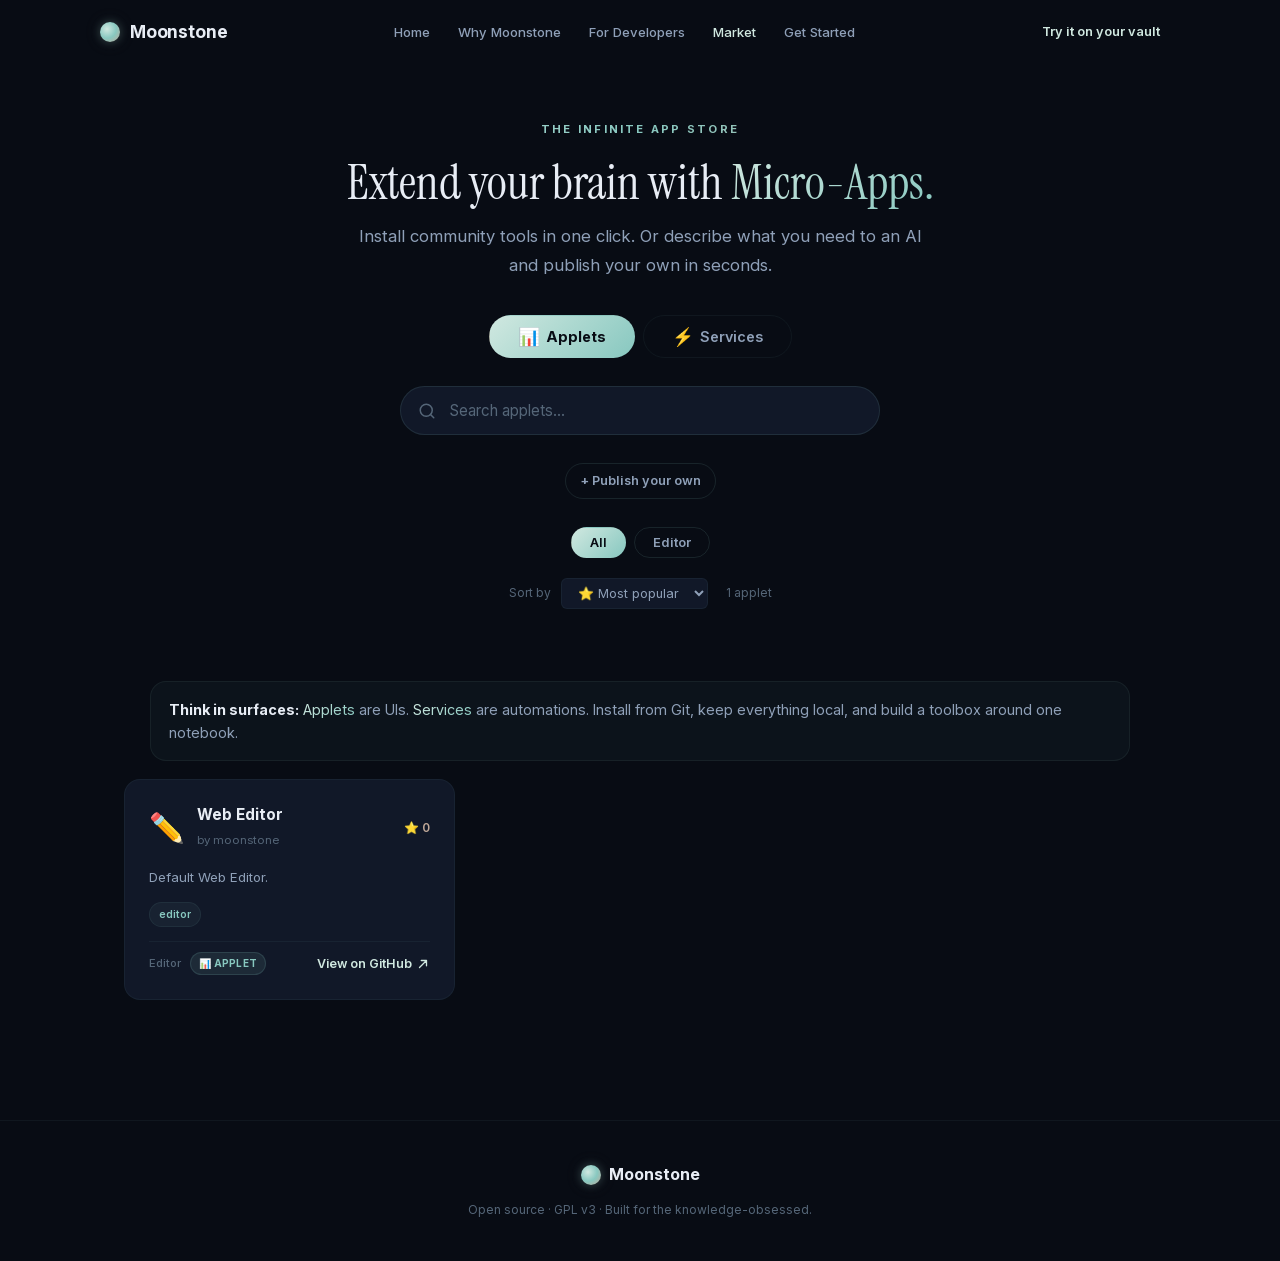
==== commit 222d7559: "upd" ====
--- a/market.html
+++ b/market.html
@@ -5,9 +5,12 @@
   <meta name="viewport" content="width=device-width, initial-scale=1.0">
   <title>Moonstone Market — Applets & Services for your knowledge base</title>
   <meta name="description" content="Browse, discover and install community applets and services for Moonstone. Kanban boards, AI search, Telegram bots and more.">
+  <script defer src="https://cloud.umami.is/script.js" data-website-id="d00c5366-55e6-495d-87b9-1b8a10b99c0d"></script>
   <link rel="stylesheet" href="css/style.css">
 </head>
 <body>
+
+  <a href="#main-content" class="skip-link">Skip to main content</a>
 
   <!-- NAV -->
   <nav class="nav scrolled" id="nav">
@@ -19,11 +22,11 @@
       <ul class="nav-links" id="nav-links">
         <li><a href="index.html">Home</a></li>
         <li><a href="index.html#compare">Why Moonstone</a></li>
-        <li><a href="index.html#build">For Developers</a></li>
+        <li><a href="index.html#ai">For Developers</a></li>
         <li><a href="market.html" class="nav-active">Market</a></li>
         <li><a href="index.html#start">Get Started</a></li>
       </ul>
-      <a href="https://github.com/moonstone-app/moonstone" class="nav-cta btn btn-nav">Get Moonstone</a>
+      <a href="index.html#start" class="nav-cta btn btn-nav" data-site-cta="try_vault" data-cta-location="market_nav">Try it on your vault</a>
       <button class="nav-toggle" id="nav-toggle" aria-label="Menu">
         <svg viewBox="0 0 24 24"><line x1="3" y1="6" x2="21" y2="6"/><line x1="3" y1="12" x2="21" y2="12"/><line x1="3" y1="18" x2="21" y2="18"/></svg>
       </button>
@@ -31,7 +34,7 @@
   </nav>
 
   <!-- MARKET HERO -->
-  <section class="mkt-hero">
+  <section class="mkt-hero" id="main-content">
     <div class="container">
       <p class="section-label">The Infinite App Store</p>
       <h1 class="section-title mkt-title">Extend your brain with <span class="shimmer-text">Micro-Apps.</span></h1>
@@ -92,7 +95,7 @@
   <footer class="footer">
     <div class="container footer-inner">
       <div class="footer-brand"><span class="moon-mark"></span><span>Moonstone</span></div>
-      <p class="footer-copy">Open source · GPL v2+ · Built for the knowledge-obsessed.</p>
+      <p class="footer-copy">Open source · GPL v3 · Built for the knowledge-obsessed.</p>
     </div>
   </footer>
 
--- a/css/style.css
+++ b/css/style.css
@@ -98,7 +98,7 @@
 /* --- Sections --- */
 section { padding: 120px 0; position: relative; }
 .section-label { font-size: .7rem; font-weight: 700; letter-spacing: .2em; text-transform: uppercase; background: var(--gradient); -webkit-background-clip: text; -webkit-text-fill-color: transparent; background-clip: text; margin-bottom: 16px; }
-.section-title { font-family: var(--serif); font-size: clamp(2rem,4vw,3rem); font-weight: 400; line-height: 1.15; margin-bottom: 20px; }
+.section-title { font-family: var(--serif); font-size: clamp(2rem,4vw,3rem); font-weight: 400; line-height: 1.15; margin-bottom: 20px; text-wrap: balance; }
 .section-sub { font-size: 1.05rem; color: var(--text-dim); max-width: 580px; line-height: 1.7; }
 .section-header { text-align: center; margin-bottom: 64px; }
 .section-header .section-sub { margin: 0 auto; }
@@ -111,6 +111,38 @@
 .btn-ghost:hover { border-color: var(--moon-silver); color: var(--text); transform: translateY(-2px); }
 .btn-nav { padding: 8px 20px; font-size: .8rem; }
 .btn-lg { padding: 16px 36px; font-size: 1rem; }
+
+/* Focus visible for accessibility */
+.btn:focus-visible,
+.nav-links a:focus-visible,
+.mkt-search:focus-visible,
+.mkt-sort:focus-visible,
+.mkt-filter:focus-visible,
+.mkt-type-tab:focus-visible,
+.mkt-page-btn:focus-visible,
+.switcher-tab:focus-visible,
+.faq-q:focus-visible,
+.showcase-tab:focus-visible { outline: 2px solid var(--moon-ice); outline-offset: 2px; }
+
+/* Skip link for keyboard accessibility */
+.skip-link {
+  position: absolute;
+  top: -100px;
+  left: 50%;
+  transform: translateX(-50%);
+  background: var(--moon-ice);
+  color: var(--bg);
+  padding: 12px 24px;
+  border-radius: 0 0 var(--radius) var(--radius);
+  font-weight: 700;
+  font-size: 0.85rem;
+  text-decoration: none;
+  z-index: 1000;
+  transition: top 0.2s ease;
+}
+.skip-link:focus {
+  top: 0;
+}
 
 /* ============================
    NAV
@@ -227,6 +259,7 @@
   border-radius: 100px; cursor: pointer; transition: all .3s var(--ease);
 }
 .showcase-tab:hover { border-color: var(--border-lit); color: var(--text); }
+.showcase-tab:focus-visible { outline: 2px solid var(--moon-ice); outline-offset: 2px; }
 .showcase-tab.active { background: rgba(136,200,192,.08); border-color: var(--moon-silver); color: var(--moon-ice); }
 .showcase-tab-icon { font-size: 1.1rem; }
 
@@ -449,6 +482,9 @@
 .start-num { width: 40px; height: 40px; border-radius: 50%; background: var(--gradient); background-size: 200% 200%; animation: shimmer 5s ease-in-out infinite; display: flex; align-items: center; justify-content: center; font-weight: 800; font-size: .9rem; color: var(--bg); flex-shrink: 0; }
 .start-step h4 { font-size: .95rem; font-weight: 700; margin-bottom: 4px; }
 .start-step p { font-size: .85rem; color: var(--text-dim); line-height: 1.5; }
+.start-help { max-width: 760px; margin: -8px auto 0; text-align: center; }
+.start-help p { font-size: .85rem; color: var(--text-dim); }
+.start-help a { color: var(--moon-ice); font-weight: 600; }
 .start-cta { text-align: center; display: flex; justify-content: center; gap: 16px; flex-wrap: wrap; }
 
 /* ============================
@@ -584,6 +620,8 @@
 }
 .mkt-card:hover { border-color: rgba(136,200,192,.12); transform: translateY(-3px); box-shadow: 0 12px 40px rgba(0,0,0,.25); }
 .mkt-card:hover::before { opacity: 1; }
+.mkt-card-loading { pointer-events: none; }
+.mkt-card-loading:hover { transform: none; box-shadow: none; }
 
 .mkt-card-head { display: flex; align-items: center; gap: 12px; }
 .mkt-card-icon { font-size: 1.8rem; flex-shrink: 0; }
@@ -618,6 +656,24 @@
 .mkt-empty-icon { font-size: 3rem; margin-bottom: 16px; }
 .mkt-empty h3 { font-size: 1.1rem; margin-bottom: 8px; color: var(--text); }
 .mkt-empty p { font-size: .9rem; }
+
+.mkt-skeleton {
+  display: block;
+  border-radius: 999px;
+  background: linear-gradient(90deg, rgba(136,200,192,.06), rgba(136,200,192,.14), rgba(136,200,192,.06));
+  background-size: 200% 100%;
+  animation: mkt-shimmer 1.4s ease-in-out infinite;
+}
+.mkt-skeleton-title { width: 160px; height: 14px; margin-bottom: 8px; }
+.mkt-skeleton-meta { width: 90px; height: 10px; }
+.mkt-skeleton-line { width: 100%; height: 12px; }
+.mkt-skeleton-line.short { width: 72%; }
+.mkt-skeleton-tag { width: 64px; height: 22px; }
+
+@keyframes mkt-shimmer {
+  0% { background-position: 200% 0; }
+  100% { background-position: -200% 0; }
+}
 
 /* Pagination */
 .mkt-pagination { display: flex; align-items: center; justify-content: center; gap: 6px; margin-top: 40px; }
@@ -687,7 +743,6 @@
   overflow: hidden;
   border: 1px solid rgba(136,200,192,.08);
   border-radius: var(--radius-sm);
-  overflow: hidden;
 }
 .code-head {
   display: flex;
@@ -822,24 +877,34 @@
 }
 
 @media (max-width: 640px) {
-  section { padding: 80px 0; overflow: hidden; }
-  .nav-links { display: none; position: fixed; top: 64px; left: 0; right: 0; background: rgba(8,12,20,.97); backdrop-filter: blur(20px); flex-direction: column; padding: 24px; gap: 20px; border-bottom: 1px solid var(--border); }
+  section { padding: 60px 0; overflow: hidden; }
+  .nav-links { display: none; position: fixed; top: 64px; left: 0; right: 0; background: rgba(8,12,20,.97); backdrop-filter: blur(20px); flex-direction: column; padding: 24px; gap: 16px; border-bottom: 1px solid var(--border); }
   .nav-links.open { display: flex; }
-  .nav-toggle { display: block; }
+  .nav-links a { font-size: 1rem; padding: 12px 0; min-height: 44px; display: flex; align-items: center; }
+  .nav-toggle { display: block; min-width: 44px; min-height: 44px; }
   .nav-cta { display: none; }
-  .hero h1 { font-size: 2rem; }
-  .hero-actions { flex-direction: column; }
-  .hero-actions .btn { width: 100%; justify-content: center; }
+  .hero h1 { font-size: 1.75rem; line-height: 1.2; }
+  .hero-sub { font-size: 1rem; line-height: 1.6; }
+  .hero-actions { flex-direction: column; gap: 12px; }
+  .hero-actions .btn { width: 100%; justify-content: center; min-height: 48px; font-size: 1rem; }
+  .section-title { font-size: 1.5rem; }
+  .section-sub { font-size: 1rem; }
   .dx-grid, .security-grid, .market-features { grid-template-columns: 1fr; }
   .compare-feature { font-size: .75rem; }
-  .compare-cell { padding: 8px 8px; font-size: .7rem; }
-  .manifesto { padding: 80px 0; }
-  .mkt-grid { grid-template-columns: 1fr; }
+  .compare-cell { padding: 12px 8px; font-size: .7rem; }
+  .manifesto { padding: 60px 0; }
+  .mkt-grid { grid-template-columns: 1fr; gap: 16px; }
+  .mkt-card { padding: 20px; }
   .mkt-hero { padding: 100px 0 24px; }
   .api-switcher-tabs { flex-direction: column; }
-  .switcher-tab { border-right: none; border-bottom: 1px solid var(--border); }
+  .switcher-tab { border-right: none; border-bottom: 1px solid var(--border); min-height: 48px; }
   .workspace-visual > div:nth-child(2) { flex-direction: column; height: auto !important; }
   .workspace-visual > div:nth-child(2) > div { border-right: none !important; border-bottom: 2px solid #ddd; }
+  .faq-q { padding: 16px 20px; font-size: .9rem; min-height: 48px; }
+  .btn { min-height: 44px; padding: 12px 24px; }
+  .mkt-type-tab { min-height: 48px; padding: 12px 20px; }
+  .mkt-filter { min-height: 44px; padding: 10px 16px; }
+  .mkt-page-btn { min-height: 44px; min-width: 44px; }
 }
 
 /* ============================
@@ -1103,3 +1168,16 @@
   50% { transform: translateY(10px); opacity: 1; }
   100% { transform: translateY(0); opacity: 0.5; }
 }
+
+/* ============================
+   SVG ICON STYLING (DESIGN REVIEW FIX)
+   ============================ */
+.demo-bullets .icon svg {
+  width: 20px; height: 20px;
+  stroke: var(--moon-gold);
+  stroke-width: 2;
+  stroke-linecap: round;
+  stroke-linejoin: round;
+  fill: none;
+  flex-shrink: 0;
+}
